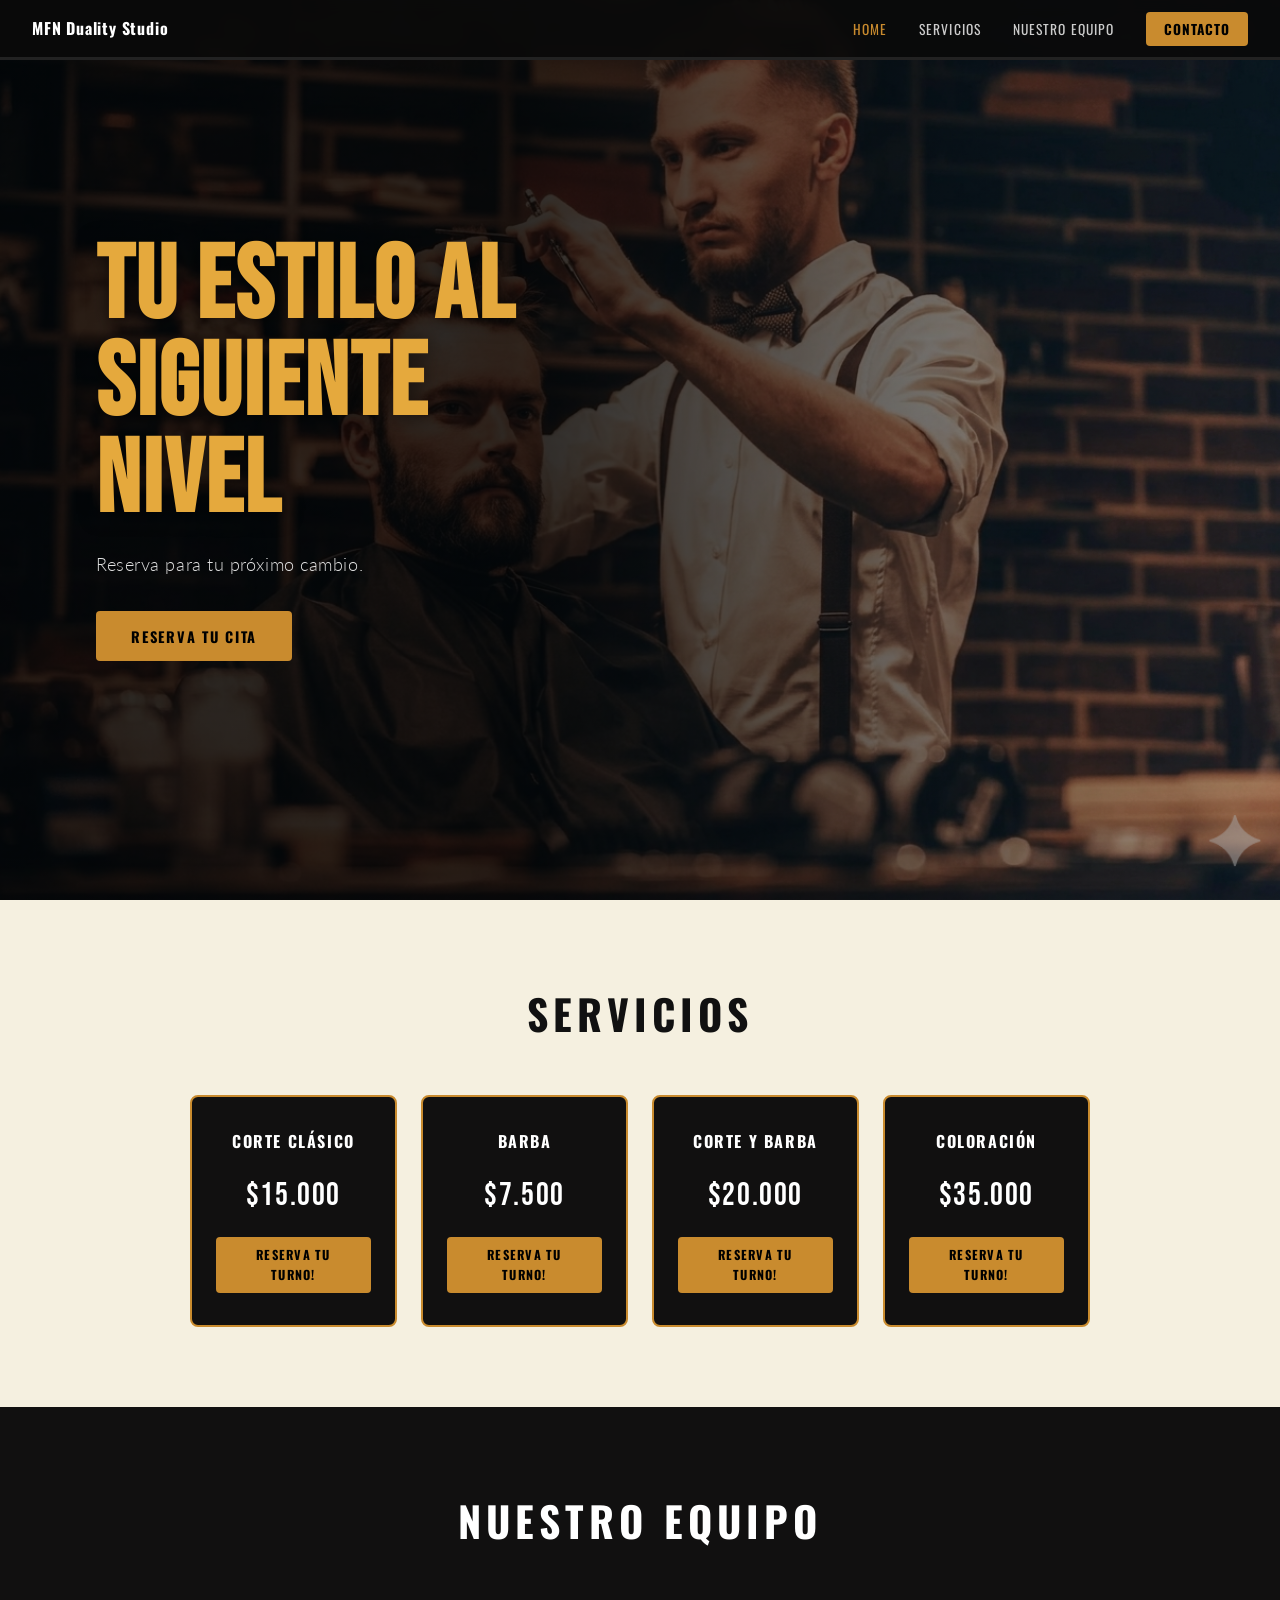
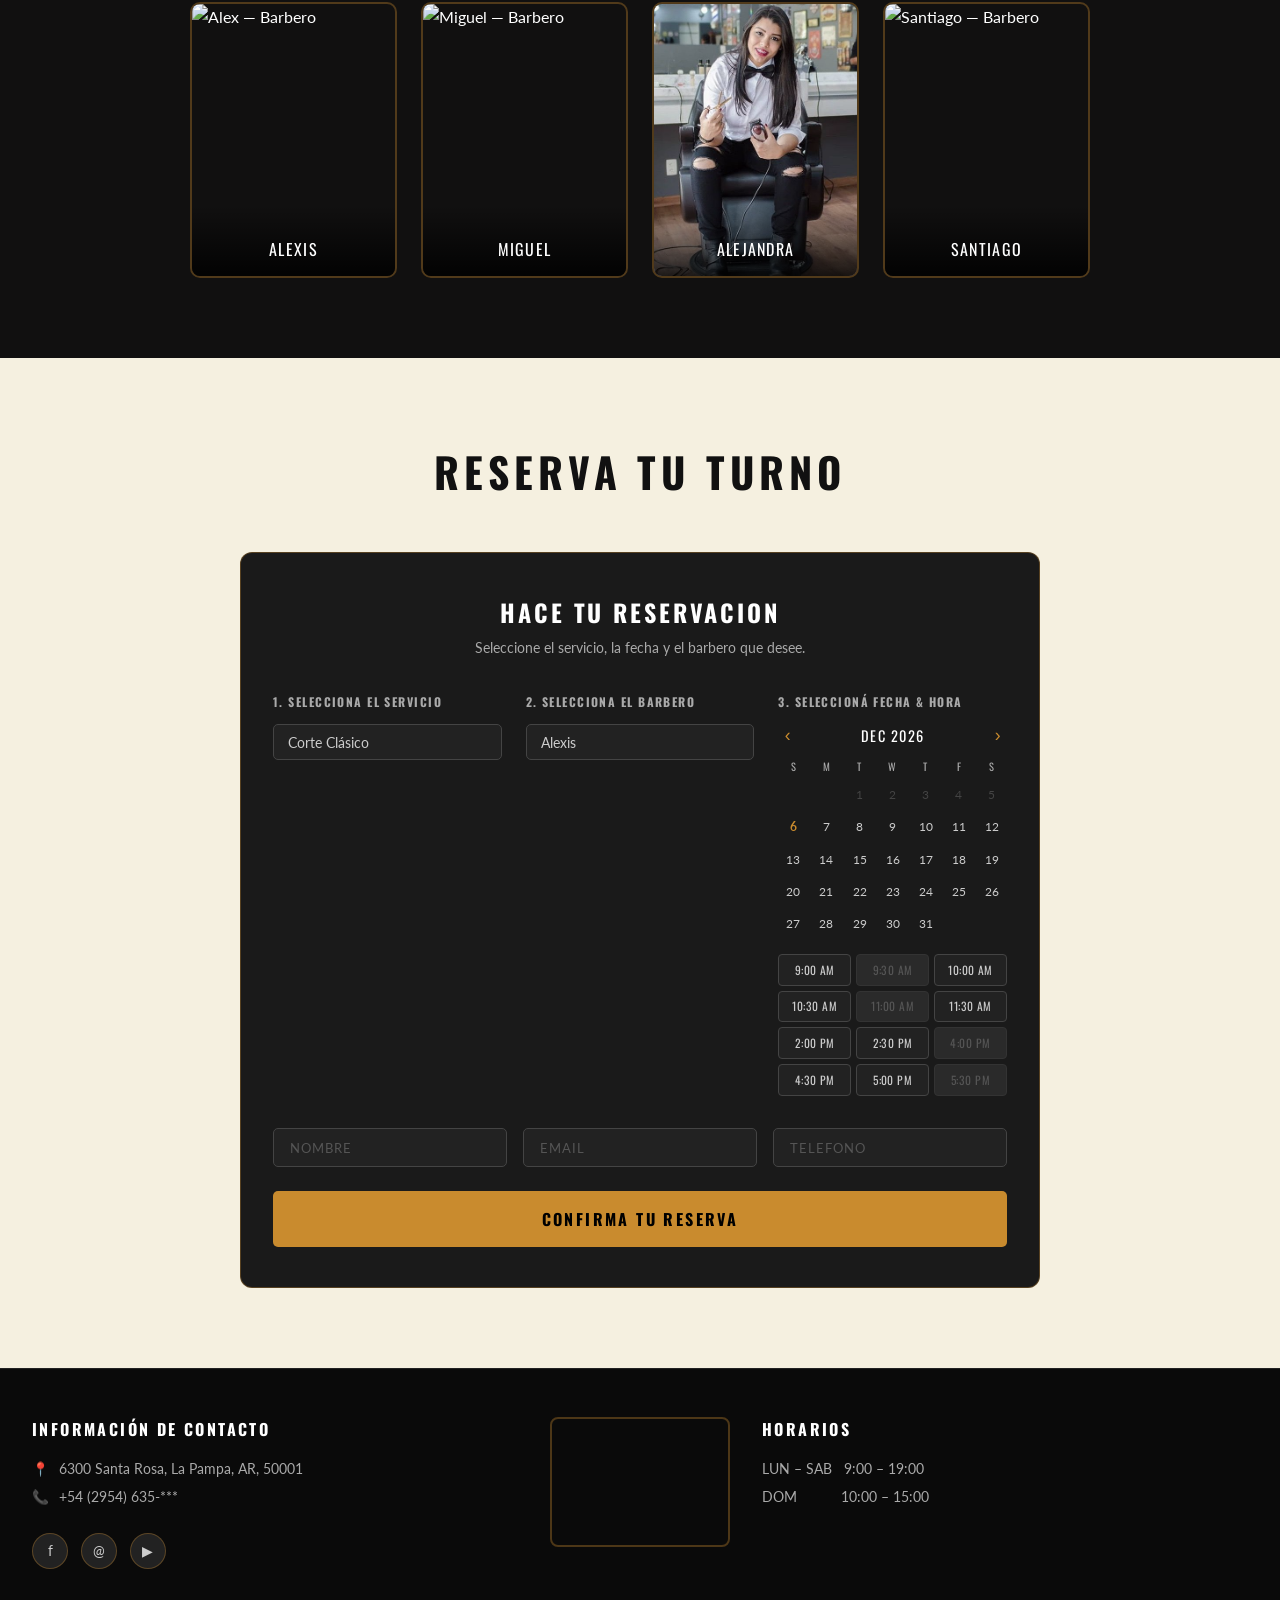
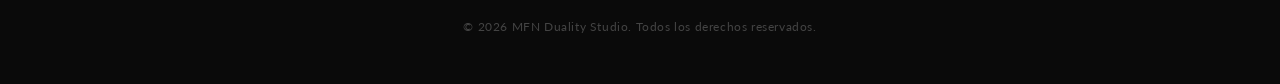
==== index.html @ 50e5b8a5 "segundo commit" ====
<!DOCTYPE html>
<html lang="es">
<head>
  <meta charset="UTF-8" />
  <meta name="viewport" content="width=device-width, initial-scale=1.0" />
  <meta name="description" content="MFN Duality Studio — Barbería profesional. Reservá tu turno online." />
  <title>MFN Duality Studio</title>

  <!-- Google Fonts -->
  <link
    href="https://fonts.googleapis.com/css2?family=Bebas+Neue&family=Oswald:wght@400;600;700&family=Lato:wght@300;400;700&display=swap"
    rel="stylesheet"
  />

  <!-- Estilos -->
  <link rel="stylesheet" href="styles.css" />
</head>
<body>

  <!-- ═══════════════════════════════════════
                  NAVEGACIÓN
  ════════════════════════════════════════ -->
  <nav id="navbar">
    <div class="nav-logo">MFN Duality Studio</div>
    <ul class="nav-links">
      <li><a href="#hero" class="active">HOME</a></li>
      <li><a href="#servicios">SERVICIOS</a></li>
      <li><a href="#equipo">NUESTRO EQUIPO</a></li>
      <li><a href="#reserva" class="nav-cta">CONTACTO</a></li>
    </ul>
  </nav>

  <!-- ═══════════════════════════════════════
                      HERO
  ════════════════════════════════════════ -->
  <section id="hero">
    <div class="hero-bg"></div>
    <div class="hero-content">
      <h1>TU ESTILO AL<br>SIGUIENTE<br>NIVEL</h1>
      <p>Reserva para tu próximo cambio.</p>
      <a href="#reserva" class="hero-btn">RESERVA TU CITA</a>
    </div>
  </section>

  <!-- ═══════════════════════════════════════
                  SERVICIOS
  ════════════════════════════════════════ -->
  <section id="servicios">
    <h2 class="section-title">SERVICIOS</h2>
    <div class="services-grid">

      <article class="service-card fade-in">
        <h3>Corte Clásico</h3>
        <div class="price">$15.000</div>
        <a href="#reserva" class="service-btn">RESERVA TU TURNO!</a>
      </article>

      <article class="service-card fade-in">
        <h3>Barba</h3>
        <div class="price">$7.500</div>
        <a href="#reserva" class="service-btn">RESERVA TU TURNO!</a>
      </article>

      <article class="service-card fade-in">
        <h3>Corte y Barba</h3>
        <div class="price">$20.000</div>
        <a href="#reserva" class="service-btn">RESERVA TU TURNO!</a>
      </article>

      <article class="service-card fade-in">
        <h3>Coloración</h3>
        <div class="price custom">$35.000</div>
        <a href="#reserva" class="service-btn">RESERVA TU TURNO!</a>
      </article>

    </div>
  </section>

  <!-- ═══════════════════════════════════════
                  NUESTRO EQUIPO
  ════════════════════════════════════════ -->
  <section id="equipo">
    <h2 class="section-title">NUESTRO EQUIPO</h2>
    <div class="team-grid">

      <div class="team-card fade-in">
        <img
          src="/assets/alex.webp"
          alt="Alex — Barbero"
          loading="lazy"
        />
        <div class="team-name">Alexis</div>
      </div>

      <div class="team-card fade-in">
        <img
          src="/assets/miguel.webp"
          alt="Miguel — Barbero"
          loading="lazy"
        />
        <div class="team-name">Miguel</div>
      </div>

      <div class="team-card fade-in">
        <img
          src="/assets/Chris.webp"
          alt="Chris — Barbero"
          loading="lazy"
        />
        <div class="team-name">Alejandra</div>
      </div>

      <div class="team-card fade-in">
        <img
          src="/assets/santiago.webp"
          alt="Santiago — Barbero"
          loading="lazy"
        />
        <div class="team-name">Santiago</div>
      </div>

    </div>
  </section>

  <!-- ═══════════════════════════════════════
        RESERVA TU TURNO
  ════════════════════════════════════════ -->
  <section id="reserva">
    <h2 class="section-title">RESERVA TU TURNO</h2>

    <div class="booking-box">
      <h2>HACE TU RESERVACION</h2>
      <p class="sub">Seleccione el servicio, la fecha y el barbero que desee.</p>

      <div class="booking-cols">

        <!-- Columna 1: Servicio -->
        <div class="booking-col">
          <h4>1. Selecciona el servicio</h4>
          <div class="select-group">
            <select class="booking-select" id="sel-service">
              <option value="signature">Corte Clásico</option>
              <option value="beard">Barba</option>
              <option value="full">Servicio Full</option>
              <option value="classic">Coloración y otros</option>
            </select>
          </div>
        </div>

        <!-- Columna 2: Barbero -->
        <div class="booking-col">
          <h4>2. Selecciona el Barbero</h4>
          <div class="select-group">
            <select class="booking-select" id="sel-barber">
              <option value="alex">Alexis</option>
              <option value="miguel">Miguel</option>
              <option value="chris">Alejandra</option>
              <option value="santiago">Santiago</option>
            </select>
          </div>
        </div>

        <!-- Columna 3: Fecha y Hora -->
        <div class="booking-col">
          <h4>3. Seleccioná Fecha &amp; Hora</h4>

          <div class="calendar-nav">
            <button id="prev-month" aria-label="Mes anterior">&#8249;</button>
            <span id="month-label"></span>
            <button id="next-month" aria-label="Mes siguiente">&#8250;</button>
          </div>

          <div
            class="calendar-grid"
            id="calendar"
            role="grid"
            aria-label="Calendario de reservas"
          ></div>

          <div class="time-slots" id="time-slots" role="list" aria-label="Horarios disponibles">
            <div class="time-slot" data-t="9:00 AM"  role="listitem">9:00 AM</div>
            <div class="time-slot taken"              role="listitem">9:30 AM</div>
            <div class="time-slot" data-t="10:00 AM" role="listitem">10:00 AM</div>
            <div class="time-slot" data-t="10:30 AM" role="listitem">10:30 AM</div>
            <div class="time-slot taken"              role="listitem">11:00 AM</div>
            <div class="time-slot" data-t="11:30 AM" role="listitem">11:30 AM</div>
            <div class="time-slot" data-t="2:00 PM"  role="listitem">2:00 PM</div>
            <div class="time-slot" data-t="2:30 PM"  role="listitem">2:30 PM</div>
            <div class="time-slot taken"              role="listitem">4:00 PM</div>
            <div class="time-slot" data-t="4:30 PM"  role="listitem">4:30 PM</div>
            <div class="time-slot" data-t="5:00 PM"  role="listitem">5:00 PM</div>
            <div class="time-slot taken"              role="listitem">5:30 PM</div>
          </div>
        </div>

      </div><!-- /.booking-cols -->

      <!-- Datos de contacto -->
      <div class="booking-contact">
        <input
          class="booking-input"
          type="text"
          id="inp-name"
          placeholder="Nombre"
          autocomplete="name"
        />
        <input
          class="booking-input"
          type="email"
          id="inp-email"
          placeholder="Email"
          autocomplete="email"
        />
        <input
          class="booking-input"
          type="tel"
          id="inp-phone"
          placeholder="TELEFONO"
          autocomplete="tel"
        />
      </div>

      <button class="confirm-btn" id="confirm-btn">Confirma tu reserva</button>
    </div><!-- /.booking-box -->
  </section>

  <!-- ═══════════════════════════════════════
        FOOTER
  ════════════════════════════════════════ -->
  <footer id="footer">

    <div class="footer-contact">
      <h4>Información de Contacto</h4>
      <p><span aria-hidden="true">📍</span> 6300 Santa Rosa, La Pampa, AR, 50001</p>
      <p><span aria-hidden="true">📞</span> +54 (2954) 635-***</p>
      <div class="footer-socials">
        <a class="social-icon" href="#" aria-label="Facebook">f</a>
        <a class="social-icon" href="#" aria-label="Instagram">@</a>
        <a class="social-icon" href="#" aria-label="YouTube">▶</a>
      </div>
    </div>

    <div class="map-placeholder">
      <iframe
        src="https://www.openstreetmap.org/export/embed.html?bbox=-64.3,-36.7,-64.2,-36.6&layer=mapnik"
        title="Ubicación de MFN Duality Studio"
        loading="lazy"
      ></iframe>
    </div>

    <div class="footer-hours">
      <h4>Horarios</h4>
      <p>LUN &ndash; SAB &nbsp; 9:00 &ndash; 19:00</p>
      <p>DOM &nbsp;&nbsp;&nbsp;&nbsp;&nbsp;&nbsp;&nbsp;&nbsp;&nbsp; 10:00 &ndash; 15:00</p>
    </div>

    <p class="footer-copy">&copy; 2026 MFN Duality Studio. Todos los derechos reservados.</p>
  </footer>

  <!-- Toast de confirmación -->
  <div class="toast" id="toast" role="status" aria-live="polite"></div>

  <!-- Script principal (defer: ejecuta después de parsear el DOM) -->
  <script src="main.js" defer></script>
</body>
</html>
---- styles.css ----
/* ============================================================
    MFN DUALITY STUDIO — styles.css
    Estructura:
      1. Variables & Reset
      2. Base
      3. Navegación
      4. Hero
      5. Secciones generales
      6. Servicios
      7. Equipo
      8. Reserva / Booking
        8a. Calendario
        8b. Time Slots
        8c. Contacto & Botón
      . Footer
    10. Toast
    11. Animaciones
    12. Responsive
============================================================ */


/* ─────────────────────────────────────────────────────────
    1. VARIABLES & RESET
───────────────────────────────────────────────────────── */

:root {
  /* Paleta */
  --gold:           #C98B2E;
  --gold-light:     #E5A93D;
  --dark:           #111010;
  --dark-2:         #1a1a1a;
  --dark-3:         #222222;
  --cream:          #F5F0E0;
  --text-muted:     #aaaaaa;
  --border-gold:    rgba(201, 139, 46, 0.35);
  --purple-accent:  #222222;

  /* Tipografía */
  --font-display:   'Bebas Neue', cursive;
  --font-heading:   'Oswald', sans-serif;
  --font-body:      'Lato', sans-serif;

  /* Espaciado */
  --section-padding: 5rem 2rem;
  --nav-height:      60px;
}

*,
*::before,
*::after {
  box-sizing: border-box;
  margin:     0;
  padding:    0;
}

html {
  scroll-behavior: smooth;
}


/* ─────────────────────────────────────────────────────────
                        2. BASE
───────────────────────────────────────────────────────── */

body {
  font-family:  var(--font-body);
  background:   var(--dark);
  color:        #ffffff;
  overflow-x:   hidden;
  line-height:  1.6;
}

img {
  display:    block;
  max-width:  100%;
}

a {
  color:           inherit;
  text-decoration: none;
}


/* ─────────────────────────────────────────────────────────
              3. NAVEGACIÓN
───────────────────────────────────────────────────────── */

#navbar {
  position:        fixed;
  top:             0;
  left:            0;
  right:           0;
  z-index:         100;
  display:         flex;
  align-items:     center;
  justify-content: space-between;
  padding:         0 2rem;
  height:          var(--nav-height);
  background:      rgba(10, 10, 10, 0.92);
  backdrop-filter: blur(8px);
  border-bottom:   3px solid var(--purple-accent);
}

.nav-logo {
  font-family:    var(--font-heading);
  font-weight:    700;
  font-size:      1rem;
  line-height:    1.2;
  color:          #ffffff;
  letter-spacing: 0.05em;
}

.nav-links {
  display:     flex;
  align-items: center;
  gap:         2rem;
  list-style:  none;
}

.nav-links a {
  font-family:    var(--font-heading);
  font-size:      0.85rem;
  letter-spacing: 0.08em;
  color:          #cccccc;
  transition:     color 0.2s ease;
}

.nav-links a:hover,
.nav-links a.active {
  color: var(--gold);
}

.nav-cta {
  background:    var(--gold);
  color:         #000000 !important;
  padding:       0.45rem 1.1rem;
  border-radius: 4px;
  font-weight:   700;
  transition:    background 0.2s ease !important;
}

.nav-cta:hover {
  background: var(--gold-light) !important;
  color:      #000000 !important;
}


/* ─────────────────────────────────────────────────────────
    4. HERO
───────────────────────────────────────────────────────── */

#hero {
  position:   relative;
  height:     100vh;
  min-height: 600px;
  display:    flex;
  align-items: center;
  overflow:   hidden;
}

.hero-bg {
  position:   absolute;
  inset:      0;
  background:
    linear-gradient(
      to right,
      rgba(0, 0, 0, 0.82) 40%,
      rgba(0, 0, 0, 0.30) 100%
    ),
    url('/assets/hero.webp')
    center / cover no-repeat;
}

.hero-content {
  position:  relative;
  padding:   0 4rem;
  max-width: 680px;
  animation: fadeUp 0.9s ease both;
}

.hero-content h1 {
  font-family:    var(--font-display);
  font-size:      clamp(3.5rem, 8vw, 6.5rem);
  line-height:    0.95;
  color:          var(--gold-light);
  text-shadow:    0 2px 20px rgba(0, 0, 0, 0.5);
  letter-spacing: 0.02em;
}

.hero-content p {
  margin-top:     1.2rem;
  font-size:      1.15rem;
  color:          #e0e0e0;
  font-weight:    300;
  letter-spacing: 0.03em;
}

.hero-btn {
  display:        inline-block;
  margin-top:     2rem;
  background:     var(--gold);
  color:          #000000;
  font-family:    var(--font-heading);
  font-weight:    700;
  font-size:      0.9rem;
  letter-spacing: 0.12em;
  padding:        0.85rem 2.2rem;
  border-radius:  4px;
  transition:     background 0.2s ease, transform 0.2s ease;
}

.hero-btn:hover {
  background: var(--gold-light);
  transform:  translateY(-2px);
}


/* ─────────────────────────────────────────────────────────
   5. SECCIONES GENERALES
───────────────────────────────────────────────────────── */

section {
  padding: var(--section-padding);
}

.section-title {
  font-family:    var(--font-heading);
  font-weight:    700;
  font-size:      clamp(1.8rem, 4vw, 2.6rem);
  text-align:     center;
  letter-spacing: 0.12em;
  text-transform: uppercase;
  margin-bottom:  3rem;
}


/* ─────────────────────────────────────────────────────────
   6. SERVICIOS
───────────────────────────────────────────────────────── */

#servicios {
  background: var(--cream);
  color:      #111111;
}
 
#servicios .section-title {
  color: #111111;
}
 
.services-grid {
  display:               grid;
  grid-template-columns: repeat(auto-fit, minmax(180px, 1fr));
  gap:                   1.5rem;
  max-width:             900px;
  margin:                0 auto;
}
 
.service-card {
  background:     var(--dark);
  border:         2px solid var(--gold);
  border-radius:  8px;
  padding:        2rem 1.5rem;
  text-align:     center;
  display:        flex;
  flex-direction: column;
  gap:            1rem;
  transition:     transform 0.25s ease, box-shadow 0.25s ease;
}
 
.service-card:hover {
  transform:  translateY(-6px);
  box-shadow: 0 12px 36px rgba(201, 139, 46, 0.25);
}
 
.service-card h3 {
  font-family:    var(--font-heading);
  font-size:      1rem;
  letter-spacing: 0.1em;
  text-transform: uppercase;
  color:          #ffffff;
}
 
.service-card .price {
  font-family:    var(--font-display);
  font-size:      2rem;
  color:          #ffffff;
  letter-spacing: 0.05em;
}
 
.service-card .price.custom {
  font-family:    var(--font-display);
  font-size:      2rem;
  letter-spacing: 0.05em;
}
 
.service-btn {
  display:        inline-block;
  background:     var(--gold);
  color:          #000000;
  font-family:    var(--font-heading);
  font-weight:    700;
  font-size:      0.78rem;
  letter-spacing: 0.1em;
  text-transform: uppercase;
  padding:        0.5rem 1rem;
  border-radius:  4px;
  text-align:     center;
  transition:     background 0.2s ease, transform 0.2s ease;
}
 
.service-btn:hover {
  background: var(--gold-light);
  transform:  translateY(-2px);
}

/* ─────────────────────────────────────────────────────────
   7. EQUIPO
───────────────────────────────────────────────────────── */

#equipo {
  background: var(--dark);
}

.team-grid {
  display:               grid;
  grid-template-columns: repeat(auto-fit, minmax(180px, 1fr));
  gap:                   1.5rem;
  max-width:             900px;
  margin:                0 auto;
}

.team-card {
  border-radius: 10px;
  overflow:      hidden;
  border:        2px solid var(--border-gold);
  position:      relative;
  aspect-ratio:  3 / 4;
  transition:    border-color 0.25s ease, transform 0.25s ease;
}

.team-card:hover {
  border-color: var(--gold);
  transform:    scale(1.03);
}

.team-card img {
  width:      100%;
  height:     100%;
  object-fit: cover;
  filter:     grayscale(20%);
  transition: filter 0.3s ease;
}

.team-card:hover img {
  filter: grayscale(0%);
}

.team-name {
  position:       absolute;
  bottom:         0;
  left:           0;
  right:          0;
  background:     linear-gradient(transparent, rgba(0, 0, 0, 0.85));
  padding:        2rem 1rem 0.8rem;
  font-family:    var(--font-heading);
  font-size:      1rem;
  letter-spacing: 0.08em;
  text-transform: uppercase;
  text-align:     center;
}


/* ─────────────────────────────────────────────────────────
   8. RESERVA / BOOKING
───────────────────────────────────────────────────────── */

#reserva {
  background: var(--cream);
}

#reserva .section-title {
  color: #111111;
}

.booking-box {
  background:    var(--dark-2);
  border-radius: 12px;
  max-width:     800px;
  margin:        0 auto;
  padding:       2.5rem 2rem;
  border:        1px solid var(--border-gold);
}

.booking-box h2 {
  font-family:    var(--font-heading);
  font-weight:    700;
  font-size:      1.5rem;
  letter-spacing: 0.12em;
  text-align:     center;
  text-transform: uppercase;
  margin-bottom:  0.4rem;
}

.booking-box p.sub {
  text-align:    center;
  color:         var(--text-muted);
  font-size:     0.85rem;
  margin-bottom: 2rem;
}

.booking-cols {
  display:               grid;
  grid-template-columns: 1fr 1fr 1fr;
  gap:                   1.5rem;
  margin-bottom:         2rem;
}

.booking-col h4 {
  font-family:    var(--font-heading);
  font-size:      0.75rem;
  letter-spacing: 0.12em;
  text-transform: uppercase;
  color:          var(--text-muted);
  margin-bottom:  0.8rem;
}

.select-group {
  display:        flex;
  flex-direction: column;
  gap:            0.6rem;
}

.booking-select {
  width:         100%;
  background:    var(--dark-3);
  border:        1px solid #444444;
  color:         #cccccc;
  padding:       0.55rem 0.9rem;
  border-radius: 5px;
  font-family:   var(--font-body);
  font-size:     0.88rem;
  appearance:    none;
  cursor:        pointer;
  transition:    border-color 0.2s ease;
}

.booking-select:focus {
  outline:      none;
  border-color: var(--gold);
}


/* ── 8a. Calendario ── */

.calendar-nav {
  display:         flex;
  align-items:     center;
  justify-content: space-between;
  margin-bottom:   0.6rem;
}

.calendar-nav button {
  background: none;
  border:     none;
  color:      var(--gold);
  font-size:  1.1rem;
  cursor:     pointer;
  padding:    0 0.4rem;
  transition: color 0.2s ease;
}

.calendar-nav button:hover {
  color: var(--gold-light);
}

.calendar-nav span {
  font-family:    var(--font-heading);
  font-size:      0.9rem;
  letter-spacing: 0.1em;
}

.calendar-grid {
  display:               grid;
  grid-template-columns: repeat(7, 1fr);
  gap:                   3px;
  margin-bottom:         1rem;
}

.cal-day-header {
  font-family:    var(--font-heading);
  font-size:      0.65rem;
  letter-spacing: 0.05em;
  color:          var(--text-muted);
  text-align:     center;
  padding:        2px 0;
}

.cal-day {
  text-align:    center;
  padding:       5px 2px;
  border-radius: 4px;
  font-size:     0.75rem;
  cursor:        pointer;
  color:         #cccccc;
  transition:    background 0.15s ease;
}

.cal-day:hover:not(.empty):not(.disabled) {
  background: rgba(201, 139, 46, 0.2);
}

.cal-day.selected {
  background:  var(--gold);
  color:       #000000;
  font-weight: 700;
}

.cal-day.today {
  color:       var(--gold);
  font-weight: 700;
}

.cal-day.disabled {
  color:  #444444;
  cursor: default;
}

.cal-day.empty {
  cursor: default;
}


/* ── 8b. Time Slots ── */

.time-slots {
  display:               grid;
  grid-template-columns: repeat(3, 1fr);
  gap:                   5px;
}

.time-slot {
  background:    var(--dark-3);
  border:        1px solid #444444;
  color:         #cccccc;
  border-radius: 4px;
  padding:       0.35rem 0.3rem;
  font-size:     0.72rem;
  font-family:   var(--font-heading);
  letter-spacing: 0.04em;
  cursor:        pointer;
  text-align:    center;
  transition:    background 0.15s ease, border-color 0.15s ease, color 0.15s ease;
}

.time-slot:hover {
  border-color: var(--gold);
  color:        var(--gold);
}

.time-slot.selected {
  background:   var(--gold);
  color:        #000000;
  border-color: var(--gold);
  font-weight:  700;
}

.time-slot.taken {
  background:   #2a2a2a;
  color:        #555555;
  border-color: #333333;
  cursor:       not-allowed;
}


/* ── 8c. Contacto & Botón ── */

.booking-contact {
  display:               grid;
  grid-template-columns: 1fr 1fr 1fr;
  gap:                   1rem;
  margin-bottom:         1.5rem;
}

.booking-input {
  width:         100%;
  background:    var(--dark-3);
  border:        1px solid #444444;
  color:         #cccccc;
  padding:       0.65rem 1rem;
  border-radius: 5px;
  font-family:   var(--font-body);
  font-size:     0.9rem;
  transition:    border-color 0.2s ease;
}

.booking-input::placeholder {
  color:          #555555;
  text-transform: uppercase;
  font-size:      0.8rem;
  letter-spacing: 0.08em;
}

.booking-input:focus {
  outline:      none;
  border-color: var(--gold);
}

.confirm-btn {
  width:          100%;
  background:     var(--gold);
  color:          #000000;
  border:         none;
  padding:        1rem;
  font-family:    var(--font-heading);
  font-weight:    700;
  font-size:      1rem;
  letter-spacing: 0.15em;
  text-transform: uppercase;
  border-radius:  5px;
  cursor:         pointer;
  transition:     background 0.2s ease, transform 0.15s ease;
}

.confirm-btn:hover {
  background: var(--gold-light);
  transform:  translateY(-1px);
}

.confirm-btn:active {
  transform: translateY(0);
}


/* ─────────────────────────────────────────────────────────
   9. FOOTER
───────────────────────────────────────────────────────── */

#footer {
  background:            #0a0a0a;
  padding:               3rem 2rem;
  display:               grid;
  grid-template-columns: 1fr auto 1fr;
  gap:                   2rem;
  align-items:           start;
  border-top:            1px solid #222222;
}

.footer-contact h4,
.footer-hours h4 {
  font-family:    var(--font-heading);
  font-size:      1rem;
  letter-spacing: 0.15em;
  text-transform: uppercase;
  margin-bottom:  1rem;
}

.footer-contact p,
.footer-hours p {
  font-size:     0.85rem;
  color:         #aaaaaa;
  margin-bottom: 0.4rem;
  line-height:   1.6;
}

.footer-contact p span {
  display:      inline-block;
  margin-right: 0.4rem;
  color:        var(--gold);
}

.map-placeholder {
  width:         180px;
  height:        130px;
  border-radius: 8px;
  overflow:      hidden;
  border:        2px solid var(--border-gold);
}

.map-placeholder iframe {
  width:   100%;
  height:  100%;
  border:  none;
  filter:  grayscale(60%);
}

.footer-socials {
  display:    flex;
  gap:        0.8rem;
  margin-top: 1.5rem;
}

.social-icon {
  width:           36px;
  height:          36px;
  border-radius:   50%;
  background:      var(--dark-3);
  border:          1px solid var(--border-gold);
  display:         flex;
  align-items:     center;
  justify-content: center;
  color:           #cccccc;
  font-size:       0.9rem;
  cursor:          pointer;
  transition:      border-color 0.2s ease, color 0.2s ease;
}

.social-icon:hover {
  border-color: var(--gold);
  color:        var(--gold);
}

.footer-copy {
  grid-column: 1 / -1;
  text-align:  center;
  color:       #444444;
  font-size:   0.75rem;
  margin-top:  1rem;
  letter-spacing: 0.05em;
}


/* ─────────────────────────────────────────────────────────
   10. TOAST
───────────────────────────────────────────────────────── */

.toast {
  position:       fixed;
  bottom:         2rem;
  right:          2rem;
  background:     var(--gold);
  color:          #000000;
  font-family:    var(--font-heading);
  font-weight:    700;
  letter-spacing: 0.08em;
  padding:        1rem 1.8rem;
  border-radius:  6px;
  font-size:      0.9rem;
  z-index:        999;
  transform:      translateY(100px);
  opacity:        0;
  transition:     transform 0.4s ease, opacity 0.4s ease;
  pointer-events: none;
}

.toast.show {
  transform: translateY(0);
  opacity:   1;
}


/* ─────────────────────────────────────────────────────────
   11. ANIMACIONES
───────────────────────────────────────────────────────── */

@keyframes fadeUp {
  from {
    opacity:   0;
    transform: translateY(30px);
  }
  to {
    opacity:   1;
    transform: translateY(0);
  }
}

.fade-in {
  opacity:    0;
  transform:  translateY(24px);
  transition: opacity 0.6s ease, transform 0.6s ease;
}

.fade-in.visible {
  opacity:   1;
  transform: translateY(0);
}

/* Stagger de hijos */
.fade-in:nth-child(1) { transition-delay: 0.05s; }
.fade-in:nth-child(2) { transition-delay: 0.15s; }
.fade-in:nth-child(3) { transition-delay: 0.25s; }
.fade-in:nth-child(4) { transition-delay: 0.35s; }


/* ─────────────────────────────────────────────────────────
   12. RESPONSIVE
───────────────────────────────────────────────────────── */

@media (max-width: 768px) {
  .hero-content {
    padding: 0 2rem;
  }

  .booking-cols {
    grid-template-columns: 1fr;
  }

  .booking-contact {
    grid-template-columns: 1fr;
  }
}

@media (max-width: 600px) {
  #footer {
    grid-template-columns: 1fr;
  }

  .map-placeholder {
    width: 100%;
  }

  .nav-links {
    gap: 1rem;
  }
}
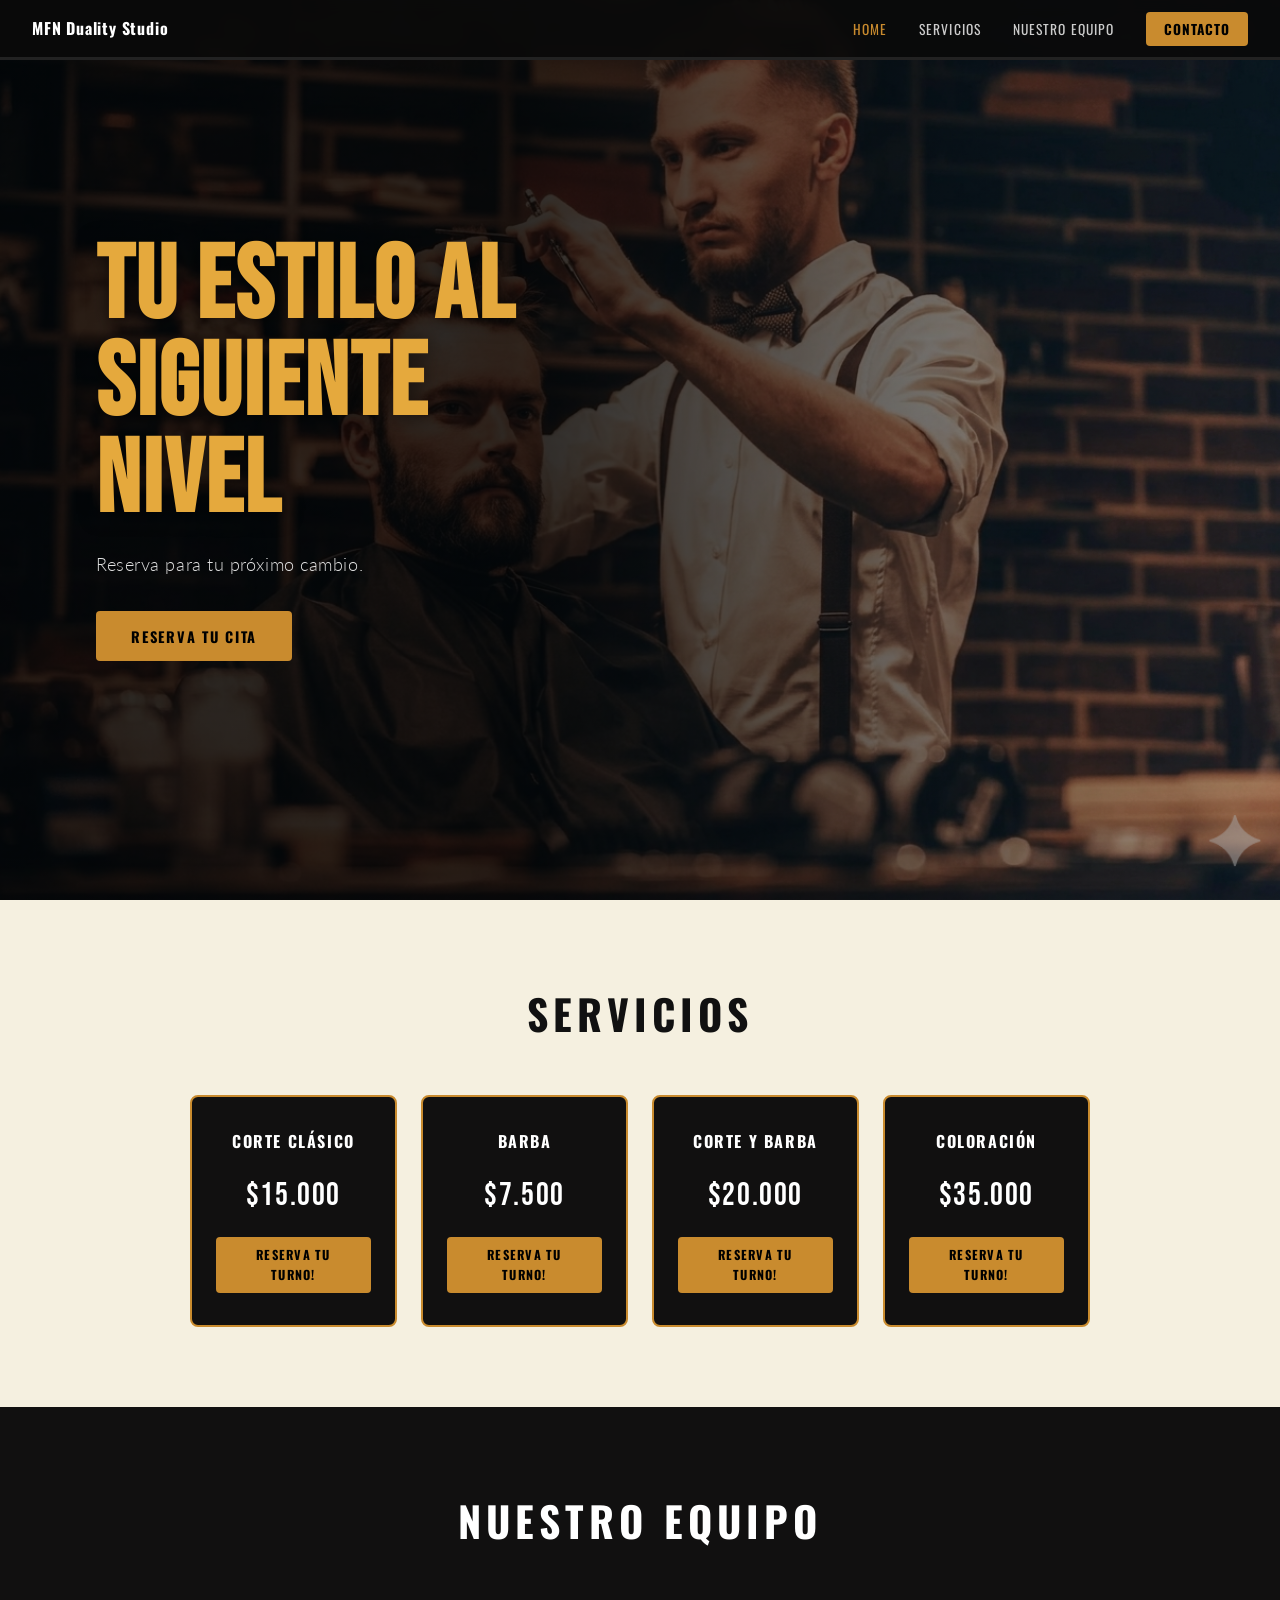
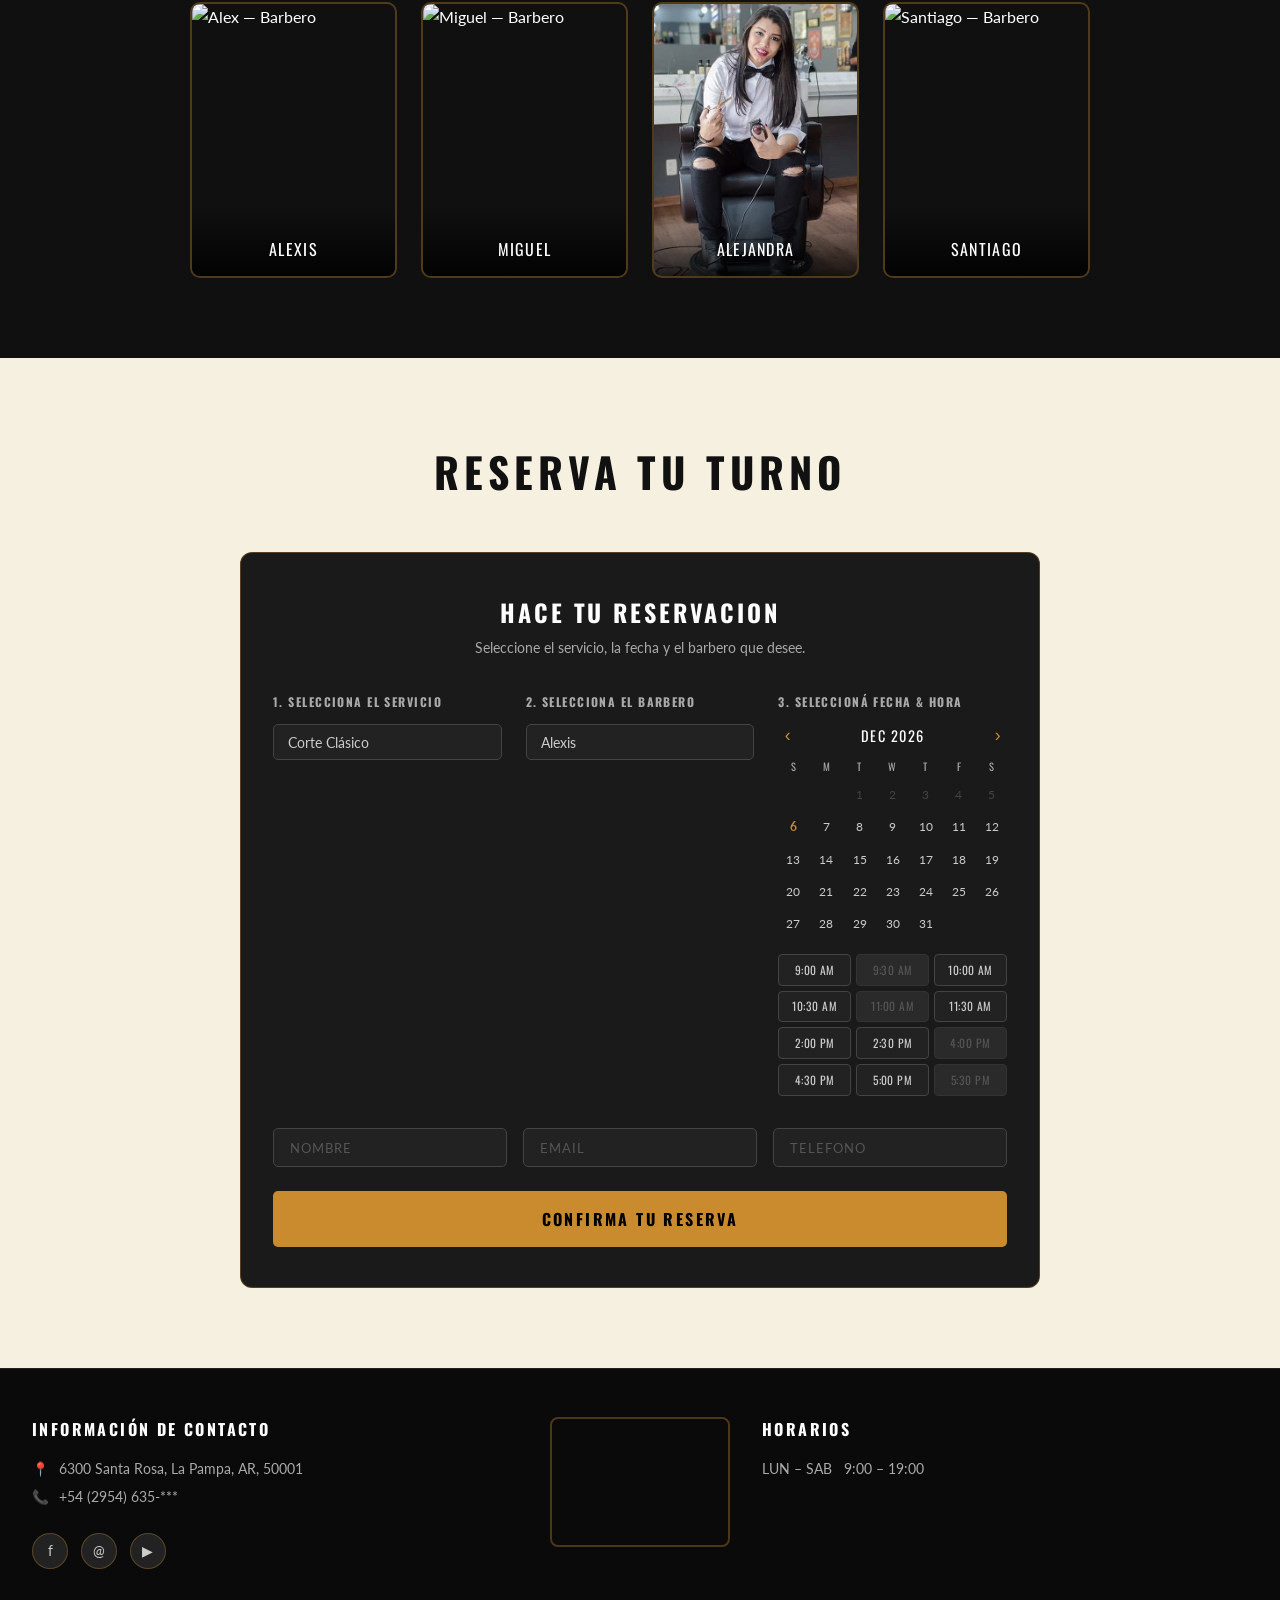
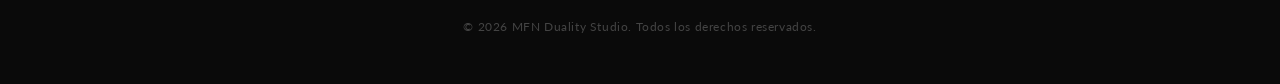
==== commit 8db26cf6: "tercer commit" ====
--- a/index.html
+++ b/index.html
@@ -251,7 +251,6 @@
     <div class="footer-hours">
       <h4>Horarios</h4>
       <p>LUN &ndash; SAB &nbsp; 9:00 &ndash; 19:00</p>
-      <p>DOM &nbsp;&nbsp;&nbsp;&nbsp;&nbsp;&nbsp;&nbsp;&nbsp;&nbsp; 10:00 &ndash; 15:00</p>
     </div>
 
     <p class="footer-copy">&copy; 2026 MFN Duality Studio. Todos los derechos reservados.</p>
